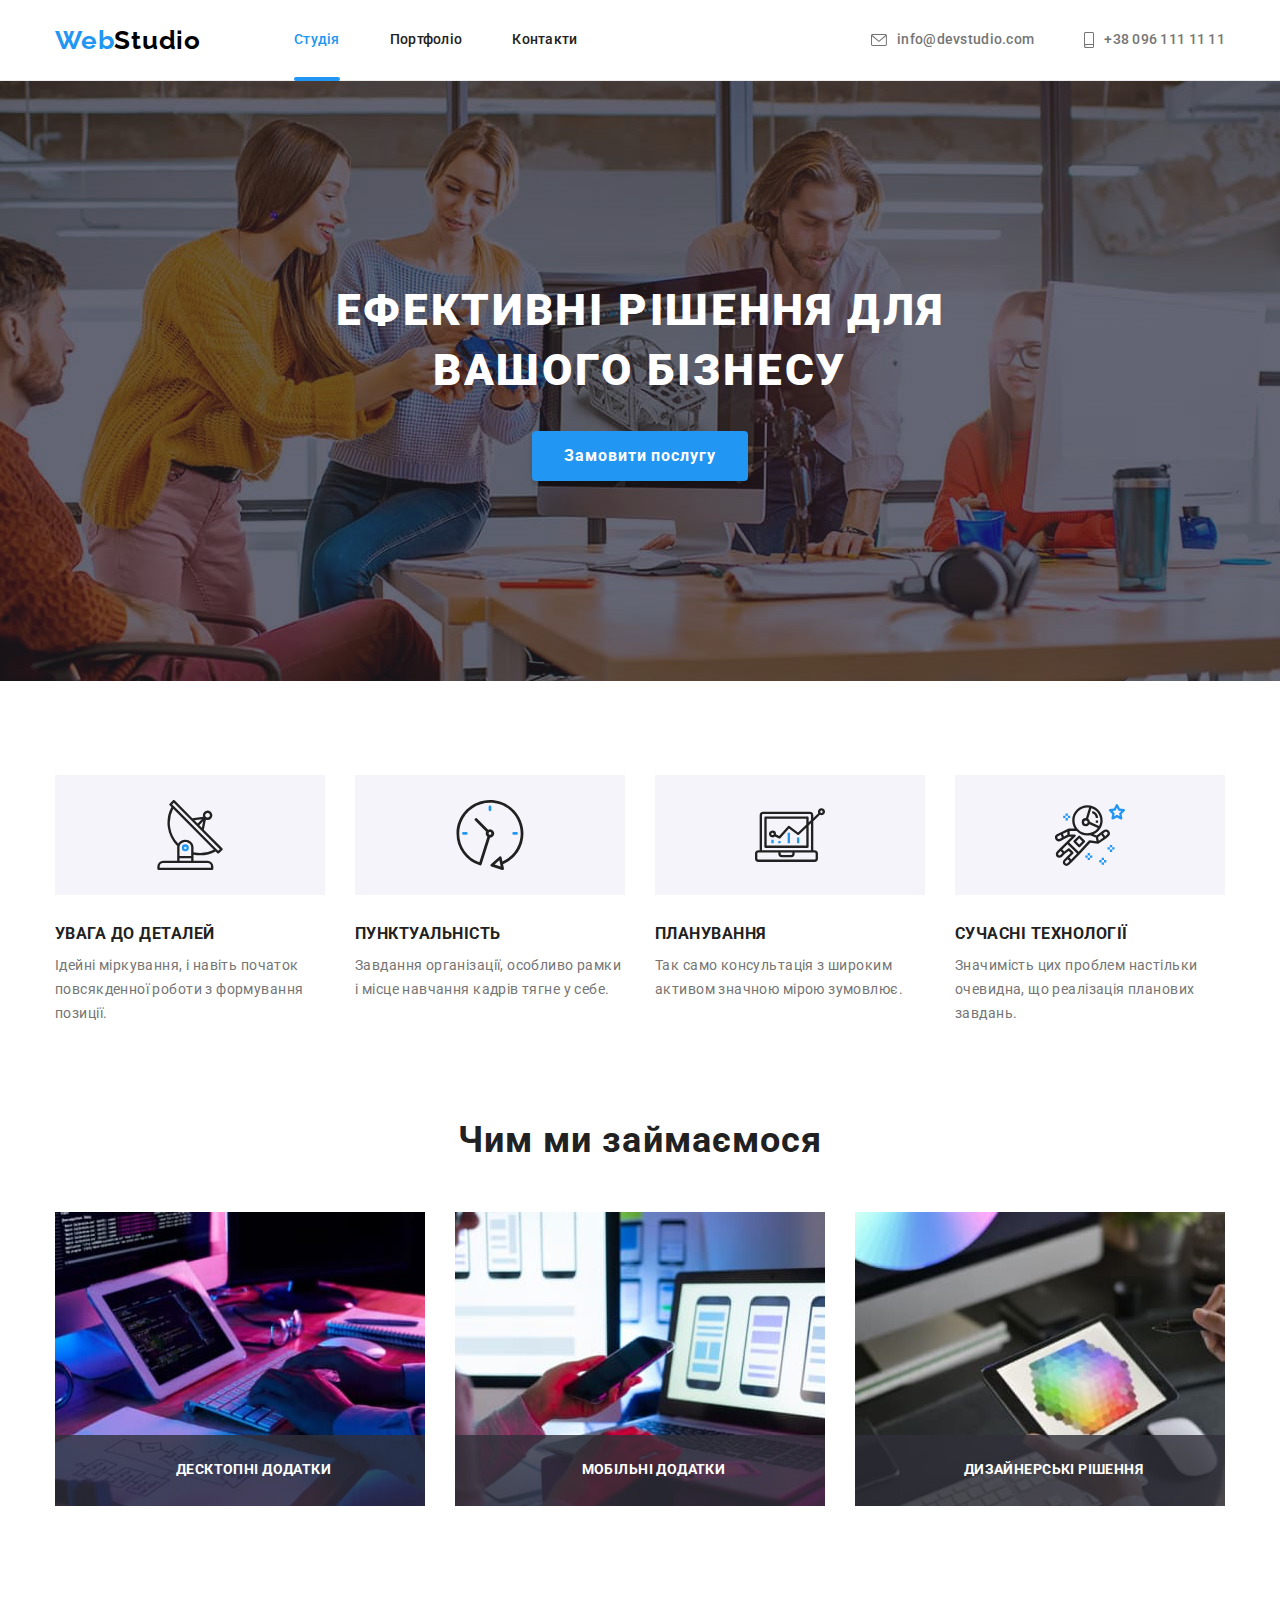
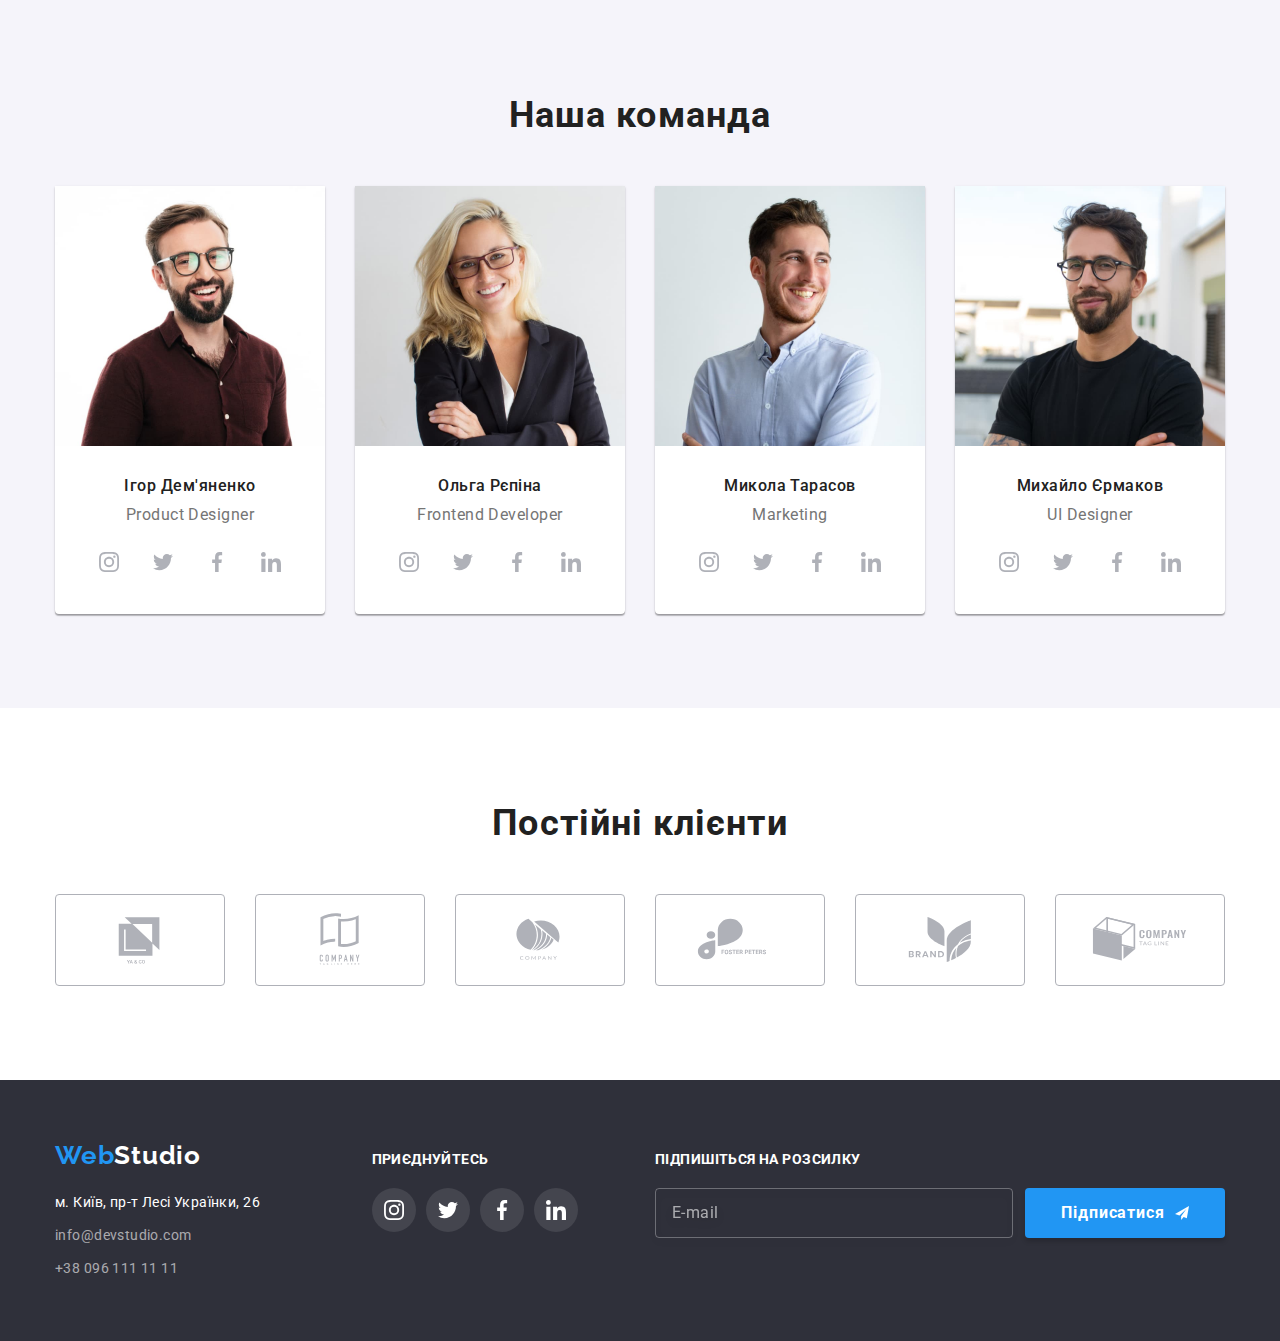
==== index.html @ cb04bd0c "Home Work 6" ====
<!DOCTYPE html>
<html lang="uk">

<head>
    <meta charset="UTF-8" />
    <meta http-equiv="X-UA-Compatible" content="IE=edge" />
    <meta name="viewport" content="width=device-width, initial-scale=1.0" />
    <title>WebStudio</title>
    <link rel="preconnect" href="https://fonts.googleapis.com">
    <link rel="preconnect" href="https://fonts.gstatic.com" crossorigin>
    <link
        href="https://fonts.googleapis.com/css2?family=Montserrat:wght@400;700&family=Raleway:wght@700&family=Roboto:wght@400;500;700;900&display=swap"
        rel="stylesheet">
    <link rel="stylesheet"
        href="https://cdnjs.cloudflare.com/ajax/libs/modern-normalize/1.1.0/modern-normalize.min.css">
    <link rel="stylesheet" href="./css/styles.css">
</head>

<body>
    <header class="header">
        <div class="container header-container">
            <nav class="site-nav">
                <a class="logo link" href="./index.html">Web<span class="header-logo">Studio</span></a>
                <ul class="nav-list list">
                    <li class="nav-item">
                        <a class="nav-link current link " href="./index.html">Студія</a>
                    </li>
                    <li class="nav-item">
                        <a class="nav-link link" href="./portfolio.html">Портфоліо</a>
                    </li>
                    <li class="nav-item">
                        <a class="nav-link link" href="#">Контакти</a>
                    </li>
                </ul>
            </nav>
            <ul class="contacts-list list">
                <li class="contacts-item">
                    <a class="contacts-link link" href="mailto:info@devstudio.com">
                        <svg class="contacts-icon" width="16" height="12">
                            <use href="./img/decorative-img/symbol-defs.svg#icon-envelope">
                            </use>
                        </svg>
                        info@devstudio.com</a>
                </li>
                <li class="contacts-item">
                    <a class="contacts-link link" href="tel:+380961111111"> <svg class="contacts-icon" width="10"
                            height="16">
                            <use href="./img/decorative-img/symbol-defs.svg#icon-smartphone"></use>
                        </svg>+38 096 111 11 11</a>
                </li>
            </ul>
        </div>
    </header>
    <main>
        <section class="hero">
            <div class="container">
                <h1 class="hero-title">Ефективні рішення для вашого бізнесу</h1>
                <button class="hero-btn" type="button" data-modal-open>Замовити послугу</button>
            </div>
        </section>
        <section class="features section">
            <div class="container">
                <h2 class="visually-hidden">Корпоративна етика</h2>
                <ul class="features-list list">
                    <li class="features-item antenna-icon">
                        <h3 class="features-subtitle">Увага до деталей</h3>
                        <p class="features-text">Ідейні міркування, і навіть початок повсякденної роботи з формування
                            позиції.</p>
                    </li>
                    <li class="features-item clock-icon">
                        <h3 class="features-subtitle">Пунктуальність</h3>
                        <p class="features-text">Завдання організації, особливо рамки і місце навчання кадрів тягне у
                            себе.</p>
                    </li>
                    <li class="features-item diagram-icon">
                        <h3 class="features-subtitle">Планування</h3>
                        <p class="features-text">Так само консультація з широким активом значною мірою зумовлює.</p>
                    </li>
                    <li class="features-item astronaut-icon">
                        <h3 class="features-subtitle">Сучасні технології</h3>
                        <p class="features-text">Значимість цих проблем настільки очевидна, що реалізація планових
                            завдань.</p>
                    </li>
                </ul>
            </div>
        </section>
        <section class="work-examples section">
            <div class="container">
                <h2 class="section-title">Чим ми займаємося</h2>
                <ul class="work-examples-list list">
                    <li class="work-examples-item">
                        <img src="./img/img1.jpg" alt="Приклад роботи 1" width="370" height="294">
                        <p class="work-examples-label">Десктопні додатки</p>
                    </li>
                    <li class="work-examples-item">
                        <img src="./img/img2.jpg" alt="Приклад роботи 2" width="370" height="294">
                        <p class="work-examples-label">Мобільні додатки</p>
                    </li>
                    <li class="work-examples-item">
                        <img src="./img/img3.jpg" alt="Приклад роботи 3" width="370" height="294">
                        <p class="work-examples-label">Дизайнерські рішення</p>
                    </li>
                </ul>
            </div>
        </section>
        <section class="team section">
            <div class="container">
                <h2 class="section-title">Наша команда</h2>
                <ul class="team-list list">
                    <li class="team-item">
                        <img src="./img/img4.jpg" alt="Ігор Дем'яненко" width="270" height="260">
                        <div>
                            <h3 class="team-subtitle">Ігор Дем'яненко</h3>
                            <p class="team-text" lang="en">Product Designer</p>
                            <ul class="team-soc-list list">
                                <li class="team-soc-item">
                                    <a class="team-soc-link" href="">
                                        <svg class="team-soc-icon" width="20" height="20">
                                            <use href="./img/decorative-img/symbol-defs.svg#icon-instagram"></use>
                                        </svg>
                                    </a>
                                </li>
                                <li class="team-soc-item">
                                    <a class="team-soc-link" href="">
                                        <svg class="team-soc-icon" width="20" height="20">
                                            <use href="./img/decorative-img/symbol-defs.svg#icon-twitter"></use>
                                        </svg>
                                    </a>
                                </li>
                                <li class="team-soc-item">
                                    <a class="team-soc-link" href="">
                                        <svg class="team-soc-icon" width="20" height="20">
                                            <use href="./img/decorative-img/symbol-defs.svg#icon-facebook"></use>
                                        </svg>
                                    </a>
                                </li>
                                <li class="team-soc-item">
                                    <a class="team-soc-link" href="">
                                        <svg class="team-soc-icon" width="20" height="20">
                                            <use href="./img/decorative-img/symbol-defs.svg#icon-linkedin"></use>
                                        </svg>
                                    </a>
                                </li>
                            </ul>
                        </div>
                    </li>
                    <li class="team-item">
                        <img src="./img/img5.jpg" alt="Ольга Рєпіна" width="270" height="260">
                        <div>
                            <h3 class="team-subtitle">Ольга Рєпіна</h3>
                            <p class="team-text" lang="en">Frontend Developer</p>
                            <ul class="team-soc-list list">
                                <li class="team-soc-item">
                                    <a class="team-soc-link" href="">
                                        <svg class="team-soc-icon" width="20" height="20">
                                            <use href="./img/decorative-img/symbol-defs.svg#icon-instagram"></use>
                                        </svg>
                                    </a>
                                </li>
                                <li class="team-soc-item">
                                    <a class="team-soc-link" href="">
                                        <svg class="team-soc-icon" width="20" height="20">
                                            <use href="./img/decorative-img/symbol-defs.svg#icon-twitter"></use>
                                        </svg>
                                    </a>
                                </li>
                                <li class="team-soc-item">
                                    <a class="team-soc-link" href="">
                                        <svg class="team-soc-icon" width="20" height="20">
                                            <use href="./img/decorative-img/symbol-defs.svg#icon-facebook"></use>
                                        </svg>
                                    </a>
                                </li>
                                <li class="team-soc-item">
                                    <a class="team-soc-link" href="">
                                        <svg class="team-soc-icon" width="20" height="20">
                                            <use href="./img/decorative-img/symbol-defs.svg#icon-linkedin"></use>
                                        </svg>
                                    </a>
                                </li>
                            </ul>
                        </div>
                    </li>
                    <li class="team-item">
                        <img src="./img/img6.jpg" alt="Микола Тарасов" width="270" height="260">
                        <div>
                            <h3 class="team-subtitle">Микола Тарасов</h3>
                            <p class="team-text" lang="en">Marketing</p>
                            <ul class="team-soc-list list">
                                <li class="team-soc-item">
                                    <a class="team-soc-link" href="">
                                        <svg class="team-soc-icon" width="20" height="20">
                                            <use href="./img/decorative-img/symbol-defs.svg#icon-instagram"></use>
                                        </svg>
                                    </a>
                                </li>
                                <li class="team-soc-item">
                                    <a class="team-soc-link" href="">
                                        <svg class="team-soc-icon" width="20" height="20">
                                            <use href="./img/decorative-img/symbol-defs.svg#icon-twitter"></use>
                                        </svg>
                                    </a>
                                </li>
                                <li class="team-soc-item">
                                    <a class="team-soc-link" href="">
                                        <svg class="team-soc-icon" width="20" height="20">
                                            <use href="./img/decorative-img/symbol-defs.svg#icon-facebook"></use>
                                        </svg>
                                    </a>
                                </li>
                                <li class="team-soc-item">
                                    <a class="team-soc-link" href="">
                                        <svg class="team-soc-icon" width="20" height="20">
                                            <use href="./img/decorative-img/symbol-defs.svg#icon-linkedin"></use>
                                        </svg>
                                    </a>
                                </li>
                            </ul>
                        </div>
                    </li>
                    <li class="team-item">
                        <img src="./img/img7.jpg" alt="Михайло Єрмаков" width="270" height="260">
                        <div>
                            <h3 class="team-subtitle">Михайло Єрмаков</h3>
                            <p class="team-text" lang="en">UI Designer</p>
                            <ul class="team-soc-list list">
                                <li class="team-soc-item">
                                    <a class="team-soc-link" href="">
                                        <svg class="team-soc-icon" width="20" height="20">
                                            <use href="./img/decorative-img/symbol-defs.svg#icon-instagram"></use>
                                        </svg>
                                    </a>
                                </li>
                                <li class="team-soc-item">
                                    <a class="team-soc-link" href="">
                                        <svg class="team-soc-icon" width="20" height="20">
                                            <use href="./img/decorative-img/symbol-defs.svg#icon-twitter"></use>
                                        </svg>
                                    </a>
                                </li>
                                <li class="team-soc-item">
                                    <a class="team-soc-link" href="">
                                        <svg class="team-soc-icon" width="20" height="20">
                                            <use href="./img/decorative-img/symbol-defs.svg#icon-facebook"></use>
                                        </svg>
                                    </a>
                                </li>
                                <li class="team-soc-item">
                                    <a class="team-soc-link" href="">
                                        <svg class="team-soc-icon" width="20" height="20">
                                            <use href="./img/decorative-img/symbol-defs.svg#icon-linkedin"></use>
                                        </svg>
                                    </a>
                                </li>
                            </ul>
                        </div>
                    </li>
                </ul>
            </div>
        </section>
        <section class="clients-section section">
            <div class="container">
                <h2 class="section-title">Постійні клієнти</h2>
                <ul class="section-clients-list list">
                    <li class="section-clients-item">
                        <a class="section-clients-link link" href="">
                            <svg class="section-clients-icon" width="106" height="60">
                                <use href="./img/decorative-img/symbol-defs.svg#icon-Logo"></use>
                            </svg>
                        </a>
                    </li>
                    <li class="section-clients-item">
                        <a class="section-clients-link link" href="">
                            <svg class="section-clients-icon" width="106" height="60">
                                <use href="./img/decorative-img/symbol-defs.svg#icon-Logo2"></use>
                            </svg>
                        </a>
                    </li>
                    <li class="section-clients-item">
                        <a class="section-clients-link link" href="">
                            <svg class="section-clients-icon" width="106" height="60">
                                <use href="./img/decorative-img/symbol-defs.svg#icon-Logo3"></use>
                            </svg>
                        </a>
                    </li>
                    <li class="section-clients-item">
                        <a class="section-clients-link link" href="">
                            <svg class="section-clients-icon" width="106" height="60">
                                <use href="./img/decorative-img/symbol-defs.svg#icon-Logo4"></use>
                            </svg>
                        </a>
                    </li>
                    <li class="section-clients-item">
                        <a class="section-clients-link link" href="">
                            <svg class="section-clients-icon" width="106" height="60">
                                <use href="./img/decorative-img/symbol-defs.svg#icon-Logo5"></use>
                            </svg>
                        </a>
                    </li>
                    <li class="section-clients-item">
                        <a class="section-clients-link link" href="">
                            <svg class="section-clients-icon" width="106" height="60">
                                <use href="./img/decorative-img/symbol-defs.svg#icon-Logo6"></use>
                            </svg>
                        </a>
                    </li>
                </ul>
            </div>
        </section>
    </main>
    <footer class="footer">
        <div class="container footer-flex">
            <div>
                <a class="logo link" href="./index.html">Web<span class="footer-logo">Studio</span></a>
                <address class="address">
                    <ul class="address-list list">
                        <li class="address-map-item">
                            <a class="address-map-link link" href="https://goo.gl/maps/41iyEKgyJbvH5uu58"
                                target="_blank" title="Google maps" rel="noopener nofollow noreferrer">м. Київ, пр-т
                                Лесі
                                Українки, 26</a>
                        </li>
                        <li class="address-item">
                            <a class="address-link link" href="mailto:info@devstudio.com">info@devstudio.com</a>
                        </li>
                        <li class="address-item">
                            <a class="address-link link" href="tel:+380961111111">+38 096 111 11 11</a>
                        </li>
                    </ul>
                </address>
            </div>
            <div>
                <p class="footer-text">приєднуйтесь</p>
                <ul class="footer-list list">
                    <li class="footer-item">
                        <a class="footer-link link" href="">
                            <svg class="footer-icon" width="20" height="20">
                                <use href="./img/decorative-img/symbol-defs.svg#icon-instagram"></use>
                            </svg>
                        </a>
                    </li>
                    <li class="footer-item">
                        <a class="footer-link link" href="">
                            <svg class="footer-icon" width="20" height="20">
                                <use href="./img/decorative-img/symbol-defs.svg#icon-twitter"></use>
                            </svg>
                        </a>
                    </li>
                    <li class="footer-item">
                        <a class="footer-link link" href="">
                            <svg class="footer-icon" width="20" height="20">
                                <use href="./img/decorative-img/symbol-defs.svg#icon-facebook"></use>
                            </svg>
                        </a>
                    </li>
                    <li class="footer-item">
                        <a class="footer-link link" href="">
                            <svg class="footer-icon" width="20" height="20">
                                <use href="./img/decorative-img/symbol-defs.svg#icon-linkedin"></use>
                            </svg>
                        </a>
                    </li>
                </ul>
            </div>
            <div>
                <p class="footer-text">Підпишіться на розсилку</p>
                <form class="footer-form">
                    <input class="footer-input" type="email" name="user-email" placeholder="E-mail">
                    <button class="form-btn btn-flex">Підписатися
                        <svg class="footer-form-icon" width="24" height="24">
                            <use href="./img/decorative-img/symbol-defs.svg#icon-send"></use>
                        </svg>
                    </button>
                </form>
            </div>
        </div>
    </footer>

    <div class="backdrop is-hidden" data-modal>
        <div class="modal">
            <button type="button" class="close-btn" data-modal-close>
                <svg class="modal-close-icon" width="18" height="18">
                    <use href="./img/decorative-img/symbol-defs.svg#icon-modal-close-btn"></use>
                </svg>
            </button>
            <p class="form-name">Залиште свої дані, ми вам передзвонимо</p>
            <form class="modal-form">
                <label>
                    <span class="modal-label-text">Ім'я</span>
                    <span class="input-wrap">
                        <input class="modal-input" type="text" name="user-name" required>
                        <svg class="form-icon" width="18" height="18">
                            <use href="./img/decorative-img/symbol-defs.svg#icon-form-person"></use>
                        </svg>
                    </span>
                </label>
                <label>
                    <span class="modal-label-text">Телефон</span>
                    <span class="input-wrap">
                        <input class="modal-input" type="tel" name="user-tel" required>
                        <svg class="form-icon" width="18" height="18">
                            <use href="./img/decorative-img/symbol-defs.svg#icon-form-phone"></use>
                        </svg>
                    </span>
                </label>
                <label>
                    <span class="modal-label-text">Пошта</span>
                    <span class="input-wrap">
                        <input class="modal-input" type="email" name="user-email" required>
                        <svg class="form-icon" width="18" height="18">
                            <use href="./img/decorative-img/symbol-defs.svg#icon-form-email"></use>
                        </svg>
                    </span>
                </label>
                <label>
                    <span class="modal-label-text">Коментар</span>
                    <textarea class="modal-textarea" name="user-comment" placeholder="Введіть текст"></textarea>
                </label>
                <label class="modal-checkbox-label">
                    <span class="modal-checkbox-text">Погоджуюся з розсилкою та приймаю <a class="privacy-link"
                            href="">Умови договору</a></span>
                    <input class="modal-checkbox is-hidden" type="checkbox" name="privacy" value="true" required>
                    <span class="icon-wrap">
                        <svg class="checkbox-icon" width="16" height="15">
                            <use href="./img/decorative-img/symbol-defs.svg#icon-checkbox-no-background"></use>
                        </svg>
                    </span>
                </label>
                <div class="btn-wrap">
                    <button class="form-btn" type="submit">Відправити</button>
                </div>
            </form>
        </div>
    </div>
    <script src="./js/modal.js"></script>
</body>

</html>
---- css/styles.css ----
:root {
	--accent-color: #2196f3;
	--primary-text-color: #757575;
	--secondary-text-color: #212121;
	--black-logo-color: #000000;
	--footer-contact-color: rgba(255, 255, 255, 0.6);
	--primary-light-color: #ffffff;
	--secondary-light-color: #f5f4fa;
	--bcg-hero-footer-color: #2f303a;
	--border-header-color: #ececec;
	--border-portfolio-color: #eeeeee;
	--hero-btm-active-color: #188ce8;
	--icon-color: #afb1b8;

	--primary-font: "Roboto", sans-serif;
	--secondary-font: "Raleway", sans-serif;
}

body {
	font-family: var(--primary-font);
	font-size: 14px;
	background-color: var(--primary-light-color);
	color: var(--primary-text-color);
}

.visually-hidden {
	position: absolute;
	white-space: nowrap;
	width: 1px;
	height: 1px;
	overflow: hidden;
	border: 0;
	padding: 0;
	clip: rect(0 0 0 0);
	clip-path: inset(50%);
	margin: -1px;
}

button {
	cursor: pointer;
}

p,
h1,
h2,
h3,
h4,
h5,
h6 {
	margin: 0;
}

img {
	display: block;
	max-width: 100%;
	height: auto;
}

.container {
	width: 1200px;
	padding-left: 15px;
	padding-right: 15px;
	margin: 0 auto;
}

.list {
	list-style: none;
	padding-left: 0;
	margin: 0;
}

.link {
	text-decoration: none;
}

.hero,
.footer {
	background-color: var(--bcg-hero-footer-color);
}

.section-title {
	font-weight: 700;
	font-size: 36px;
	line-height: 1.17;
	text-align: center;
	letter-spacing: 0.03em;
	color: var(--secondary-text-color);

	margin-bottom: 50px;
}

.section {
	padding-top: 94px;
	padding-bottom: 94px;
}

/*-------------------------------------header---------------------------------------------*/

.header {
	border-bottom: 1px solid var(--border-header-color);
}

.header-container {
	display: flex;
	align-items: center;
}

.site-nav {
	display: flex;
	align-items: center;
}

.logo {
	font-family: var(--secondary-font);
	font-weight: 700;
	font-size: 26px;
	line-height: 1.19;
	letter-spacing: 0.03em;
	color: var(--accent-color);

	margin-right: 93px;
}

.header-logo {
	color: var(--black-logo-color);
}

.nav-list {
	display: flex;
	gap: 50px;
}

/* alternative way: .contacts-item:not(:last-child) {
	margin-right: 50px;
} */

.nav-link {
	position: relative;
	font-weight: 500;
	line-height: 1.14;
	letter-spacing: 0.02em;
	color: var(--secondary-text-color);

	display: block;
	padding: 32px 0;

	transition: color 250ms cubic-bezier(0.4, 0, 0.2, 1);
}

.nav-link:hover,
.nav-link:focus,
.contacts-link:hover,
.contacts-link:focus,
.address-map-link:hover,
.address-map-link:focus,
.address-link:hover,
.address-link:focus {
	color: var(--accent-color);
}

.contacts-link:hover .contacts-icon,
.contacts-link:focus .contacts-icon {
	fill: var(--accent-color);
}

.current {
	color: var(--accent-color);
}

.nav-link.current::after {
	content: "";
	position: absolute;
	left: 0;
	bottom: 0;
	width: 100%;
	height: 4px;
	display: block;
	margin-bottom: -1px;
	background: var(--accent-color);
	border-radius: 2px;
}

.contacts-list {
	display: flex;
	margin-left: auto;
	gap: 50px;
}

.contacts-link {
	font-weight: 500;
	line-height: 1.14;
	letter-spacing: 0.02em;
	color: var(--primary-text-color);
	padding: 32px 0;
	display: flex;
	align-items: center;
	gap: 10px;

	transition: color 250ms cubic-bezier(0.4, 0, 0.2, 1);
}

.contacts-icon {
	fill: var(--primary-text-color);
	color: var(--primary-text-color);
	transition: color 250ms cubic-bezier(0.4, 0, 0.2, 1);
}

/* ------------------------------------hero----------------------------------------------- */
.hero {
	text-align: center;
	padding-top: 200px;
	padding-bottom: 200px;
	margin: 0 auto;
	max-width: 1600px;
	height: 600px;
	background-image: linear-gradient(
			rgba(47, 48, 58, 0.4),
			rgba(47, 48, 58, 0.4)
		),
		url(../img/decorative-img/hero-img.jpg);
	background-repeat: no-repeat;
	background-position: center;
	background-size: cover;
}

.hero-title {
	font-weight: 900;
	font-size: 44px;
	line-height: 1.36;
	text-align: center;
	letter-spacing: 0.06em;
	text-transform: uppercase;
	color: var(--primary-light-color);

	max-width: 696px;
	margin: 0px auto 30px;
}

.hero-btn {
	background: var(--accent-color);
	box-shadow: 0px 4px 4px rgba(0, 0, 0, 0.15);
	border-radius: 4px;
	font-weight: 700;
	font-size: 16px;
	line-height: 1.88;
	letter-spacing: 0.06em;
	color: var(--primary-light-color);
	border: none;

	padding: 10px 32px;

	transition: background-color 250ms cubic-bezier(0.4, 0, 0.2, 1);
}

.hero-btn:hover,
.hero-btn:focus {
	background-color: var(--hero-btm-active-color);
}

/* --------------------------------- features--------------------------------------------- */

.features-list {
	display: flex;
	gap: 30px;
}

.features-item {
	flex-basis: calc((100% - 90px) / 4);
}

.features-item::before {
	display: block;
	height: 120px;
	margin-bottom: 30px;
	content: "";
	background: #f5f4fa;
	background-repeat: no-repeat;
	background-position: center;
}

.antenna-icon::before {
	background-image: url(../img/decorative-img/antenna.svg);
}

.clock-icon::before {
	background-image: url(../img/decorative-img/clock.svg);
}

.diagram-icon::before {
	background-image: url(../img/decorative-img/diagram.svg);
}

.astronaut-icon::before {
	background-image: url(../img/decorative-img/astronaut.svg);
}

.features-subtitle {
	font-weight: 700;
	line-height: 1.14;
	letter-spacing: 0.03em;
	text-transform: uppercase;
	color: var(--secondary-text-color);

	margin-bottom: 10px;
}

.features-text {
	line-height: 1.71;
	letter-spacing: 0.03em;
}

/* --------------------------------work-examples------------------------------------------ */
.work-examples {
	padding-top: 0;
}

.work-examples-list {
	display: flex;
	gap: 30px;
}

.work-examples-item {
	position: relative;
	flex-basis: calc((100% - 60px) / 3);
}

.work-examples-label {
	position: absolute;
	height: 24%;
	width: 100%;
	bottom: 0;
	left: 0;

	font-weight: 700;
	line-height: 1.14;
	text-align: center;
	letter-spacing: 0.03em;
	text-transform: uppercase;

	color: var(--primary-light-color);
	background: rgba(47, 48, 58, 0.8);
	padding-top: 27px;
	padding-left: 27px;
	cursor: default;
}

/* ------------------------------------team----------------------------------------------- */
.team {
	background: var(--secondary-light-color);
}

.team-list {
	display: flex;
	gap: 30px;
}

.team-item {
	background: var(--primary-light-color);
	box-shadow: 0px 1px 3px rgba(0, 0, 0, 0.12), 0px 1px 1px rgba(0, 0, 0, 0.14),
		0px 2px 1px rgba(0, 0, 0, 0.2);
	border-radius: 0px 0px 4px 4px;
	flex-basis: calc((100% - 90px) / 4);
}

.team-item > div {
	padding-top: 30px;
	padding-bottom: 30px;
}

.team-subtitle {
	font-weight: 500;
	font-size: 16px;
	line-height: 1.19;
	text-align: center;
	letter-spacing: 0.03em;
	color: var(--secondary-text-color);

	margin-bottom: 10px;
}

.team-text {
	font-size: 16px;
	line-height: 1.19;
	text-align: center;
	letter-spacing: 0.03em;
	margin-bottom: 16px;
}

.team-soc-list {
	display: flex;
	justify-content: center;
	gap: 10px;
}

.team-soc-item {
	width: 44px;
	height: 44px;
}

.team-soc-link {
	display: flex;
	justify-content: center;
	align-items: center;
	width: 100%;
	height: 100%;
	border-radius: 50%;

	background-color: var(--primary-light-color);
	fill: var(--icon-color);

	transition: background-color, 250ms cubic-bezier(0.4, 0, 0.2, 1),
		fill 250ms cubic-bezier(0.4, 0, 0.2, 1);
}
.team-soc-link:hover,
.team-soc-link:focus {
	background-color: var(--accent-color);
	fill: var(--primary-light-color);
}

/* -------------------------------clients-section----------------------------------------- */
.section-clients-list {
	display: flex;
	justify-content: center;
	align-items: center;
	gap: 30px;
}

.section-clients-item {
	width: 170px;
	height: 92px;
}

.section-clients-link {
	display: flex;
	justify-content: center;
	align-items: center;
	border: 1px solid #afb1b8;
	border-radius: 4px;
	width: 100%;
	height: 100%;
	fill: var(--icon-color);

	transition: fill, 250ms cubic-bezier(0.4, 0, 0.2, 1),
		border 250ms cubic-bezier(0.4, 0, 0.2, 1);
}

.section-clients-link:hover,
.section-clients-link:focus {
	fill: var(--accent-color);
	border: 1px solid var(--accent-color);
}

/* -----------------------------------footer---------------------------------------------- */

.footer {
	padding-top: 60px;
	padding-bottom: 60px;
}

.footer-flex {
	display: flex;
	align-items: baseline;
	justify-content: space-between;
}

.footer-logo {
	color: var(--primary-light-color);
}

.address {
	margin-top: 20px;
}

.address-map-item {
	margin-bottom: 9px;
}

.address-map-link {
	font-style: normal;
	line-height: 1.71;
	letter-spacing: 0.03em;
	color: var(--primary-light-color);

	transition: color 250ms cubic-bezier(0.4, 0, 0.2, 1);
}

.address-item:not(:last-child) {
	margin-bottom: 9px;
}

.address-link {
	font-style: normal;
	line-height: 1.71;
	letter-spacing: 0.03em;
	color: var(--footer-contact-color);

	transition: color 250ms cubic-bezier(0.4, 0, 0.2, 1);
}

.footer-text {
	font-weight: 700;
	line-height: 1.14;
	letter-spacing: 0.03em;
	text-transform: uppercase;
	margin-bottom: 20px;

	color: var(--primary-light-color);
}

.footer-list {
	display: flex;
	gap: 10px;
}

.footer-item {
	width: 44px;
	height: 44px;
}

.footer-link {
	display: flex;
	justify-content: center;
	align-items: center;
	width: 100%;
	height: 100%;
	border-radius: 50%;
	
	background: rgba(255, 255, 255, 0.1);
	transition: background-color, 250ms cubic-bezier(0.4, 0, 0.2, 1);
}

.footer-link:hover,
.footer-link:focus {
	background-color: var(--accent-color);
}

.footer-icon {
	fill: var(--primary-light-color);
}

.footer-input {
	min-width: 358px;
	min-height: 50px;
	margin-right: 12px;
	padding-left: 16px;

	border: 1px solid rgba(255, 255, 255, 0.3);
	outline: transparent;
	filter: drop-shadow(0px 4px 4px rgba(0, 0, 0, 0.15));
	border-radius: 4px;
	
	background-color: transparent;
	color: var(--primary-light-color);
	transition: border-color 250ms cubic-bezier(0.4, 0, 0.2, 1);
}

.footer-input::placeholder {
	font-size: 16px;
	line-height: 1.25;
	letter-spacing: 0.03em;

	color: rgba(255, 255, 255, 0.6);
}

.footer-form {
	display: flex;
}

.footer-form-icon {
	padding-left: 10px;
	
	fill: var(--primary-light-color);
}

.btn-flex {
	display: flex;
	align-items: center;
	justify-content: center;
}

/* -----------------------------------Modal---------------------------------------------- */
  
.backdrop {
	width: 100%;
	height: 100%;
	position: fixed;
	top: 0;
	background-color: rgba(47, 48, 58, 0.4);
	transition: opacity 250ms cubic-bezier(0.4, 0, 0.2, 1),
		visibility 250ms cubic-bezier(0.4, 0, 0.2, 1);
}

.modal {
	position: absolute;
	top: 50%;
	left: 50%;
	transform: translate(-50%, -50%) scale(1);
	transition: transform 250ms cubic-bezier(0.4, 0, 0.2, 1);
	
	width: 528px;
	min-height: 581px;
	padding: 40px;

	background: var(--primary-light-color);
	box-shadow: 0px 1px 3px rgba(0, 0, 0, 0.12), 0px 1px 1px rgba(0, 0, 0, 0.14),
		0px 2px 1px rgba(0, 0, 0, 0.2);
	border-radius: 4px;
}

.backdrop.is-hidden .modal {
	transform: translate(-50%, -50%) scale(0);
	transition: transform 250ms cubic-bezier(0.4, 0, 0.2, 1),
		scale 250ms cubic-bezier(0.4, 0, 0.2, 1);
}

.close-btn {
	position: absolute;
	top: 8px;
	right: 8px;
	width: 30px;
	height: 30px;
	border: 1px solid rgba(0, 0, 0, 0.1);
	border-radius: 50%;

	display: flex;
	align-items: center;
	justify-content: center;
	
	background: var(--primary-light-color);
}

.is-hidden {
	opacity: 0;
	visibility: hidden;
	pointer-events: none;
}

.form-name {
	margin-bottom: 12px;
	
	font-weight: 700;
	font-size: 20px;
	line-height: 1.15;
	text-align: center;
	letter-spacing: 0.03em;
	color: var(--primary-light-color);	
}

.modal-input {
	width: 100%;
	height: 40px;
	margin-bottom: 10px;
	padding-left: 42px;
	border: 1px solid rgba(33, 33, 33, 0.2);
	border-radius: 4px;
	outline: transparent;
	transition: border-color 250ms cubic-bezier(0.4, 0, 0.2, 1);
}

.modal-label-text {
	display: block;
	margin-bottom: 4px;

	font-size: 12px;
	line-height: 1.17;
	letter-spacing: 0.01em;
	color: var(--primary-text-color);
	
}

.input-wrap {
	position: relative;
}

.form-icon {
	position: absolute;
	top: 50%;
	transform: translateY(-50%);
	left: 12px;
	
	width: 18px;
	height: 18px;
	
	transition: fill 250ms cubic-bezier(0.4, 0, 0.2, 1);
}

.modal-input:focus,
.footer-input:focus {
	border-color: var(--accent-color);
}

.modal-input:focus + .form-icon {
	fill: var(--accent-color);
}

.modal-textarea {
	width: 100%;
	min-height: 120px;
	resize: none;
	padding: 12px 16px;
	margin-bottom: 20px;

	border: 1px solid rgba(33, 33, 33, 0.2);
	border-radius: 4px;
	outline: transparent;
	
	transition: border-color 250ms cubic-bezier(0.4, 0, 0.2, 1);
}

.modal-textarea:focus {
	border-color: var(--accent-color);
}

.modal-textarea::placeholder {
	font-size: 12px;
	line-height: 1.17;
	letter-spacing: 0.01em;
	color: rgba(117, 117, 117, 0.5);
}

.icon-wrap {
	display: flex;
	align-items: center;
	justify-content: center;
	
	width: 16px;
	height: 15px;
	margin-right: 8px;
	
	border: 2px solid #111319;
	border-radius: 2px;

	fill: transparent;
}

.modal-checkbox-label {
	display: flex;
	flex-direction: row-reverse;
	align-items: center;
	justify-content: center;
	margin-bottom: 30px;
}

.modal-checkbox {
	display: none;
}

.modal-checkbox:checked + .icon-wrap {
	border-color: transparent;
	background-color: var(--accent-color);
	fill: var(--primary-light-color);
}

.modal-checkbox-text {
	line-height: 1.71;
	letter-spacing: 0.03em;

	color: var(--primary-text-color);
}

.privacy-link {
	line-height: 1.71;
	letter-spacing: 0.03em;
}

.form-btn {
	min-width: 200px;
	min-height: 50px;
	border: none;
	border-radius: 4px;
	
	font-weight: 700;
	font-size: 16px;
	line-height: 1.87;
	text-align: center;
	letter-spacing: 0.06em;

	color: var(--primary-light-color);
	background-color: var(--accent-color);
	box-shadow: 0px 4px 4px rgba(0, 0, 0, 0.15);
	
	transition: background-color 250ms cubic-bezier(0.4, 0, 0.2, 1);
}

.form-btn:hover,
.form-btn:focus {
	background-color: var(--hero-btm-active-color);
}

.btn-wrap {
	display: flex;
	justify-content: center;
}
/* ----------------------------------portfolio-------------------------------------------- */

.filters-list {
	display: flex;
	justify-content: center;
	margin-bottom: 50px;
	gap: 8px;
}

.filters-btn {
	background: var(--secondary-light-color);
	border-radius: 4px;
	font-weight: 500;
	font-size: 16px;
	line-height: 1.63;
	text-align: center;
	letter-spacing: 0.03em;
	color: var(--secondary-text-color);
	border-color: transparent;

	padding: 6px 22px;

	transition: background-color 250ms cubic-bezier(0.4, 0, 0.2, 1),
		box-shadow 250ms cubic-bezier(0.4, 0, 0.2, 1);
}

.filters-btn:hover,
.filters-btn:focus {
	background: var(--accent-color);
	box-shadow: 0px 3px 1px rgba(0, 0, 0, 0.1), 0px 1px 2px rgba(0, 0, 0, 0.08),
		0px 2px 2px rgba(0, 0, 0, 0.12);
	color: var(--primary-light-color);
}

.projects-list {
	display: flex;
	flex-wrap: wrap;
	gap: 30px;
}

.projects-item {
	flex-basis: calc((100% - 60px) / 3);
}

.projects-link {
	display: block;
	transition: box-shadow 250ms cubic-bezier(0.4, 0, 0.2, 1);
}

/* .projects-item:hover,
	.projects-item:focus-within {
	box-shadow: 0px 1px 1px rgba(0, 0, 0, 0.12), 0px 4px 4px rgba(0, 0, 0, 0.06), 1px 4px 6px rgba(0, 0, 0, 0.16);
} */

.projects-link:hover,
.projects-link:focus {
	box-shadow: 0px 1px 1px rgba(0, 0, 0, 0.12), 0px 4px 4px rgba(0, 0, 0, 0.06),
		1px 4px 6px rgba(0, 0, 0, 0.16);
}

.projects-border {
	padding: 20px 24px;
	border: 1px solid var(--border-portfolio-color);
	border-top: none;
}

.projects-img {
	position: relative;
	overflow: hidden;
}

.projects-overlay {
	position: absolute;
	width: 100%;
	height: 100%;
	top: 0;
	left: 0;

	background-color: rgba(33, 150, 243, 0.9);
	color: var(--primary-light-color);

	padding: 63px 24px;
	font-size: 18px;
	line-height: 1.55;
	letter-spacing: 0.03em;

	transform: translateY(100%);
	transition: transform 250ms cubic-bezier(0.4, 0, 0.2, 1);
}

.projects-link:hover .projects-overlay,
.projects-link:focus .projects-overlay {
	transform: translateY(0);
}

.projects-title {
	font-weight: 700;
	font-size: 18px;
	line-height: 2;
	letter-spacing: 0.06em;
	color: var(--secondary-text-color);

	margin-bottom: 4px;
}

.projects-text {
	font-size: 16px;
	line-height: 1.86;
	letter-spacing: 0.03em;
	color: var(--primary-text-color);
}
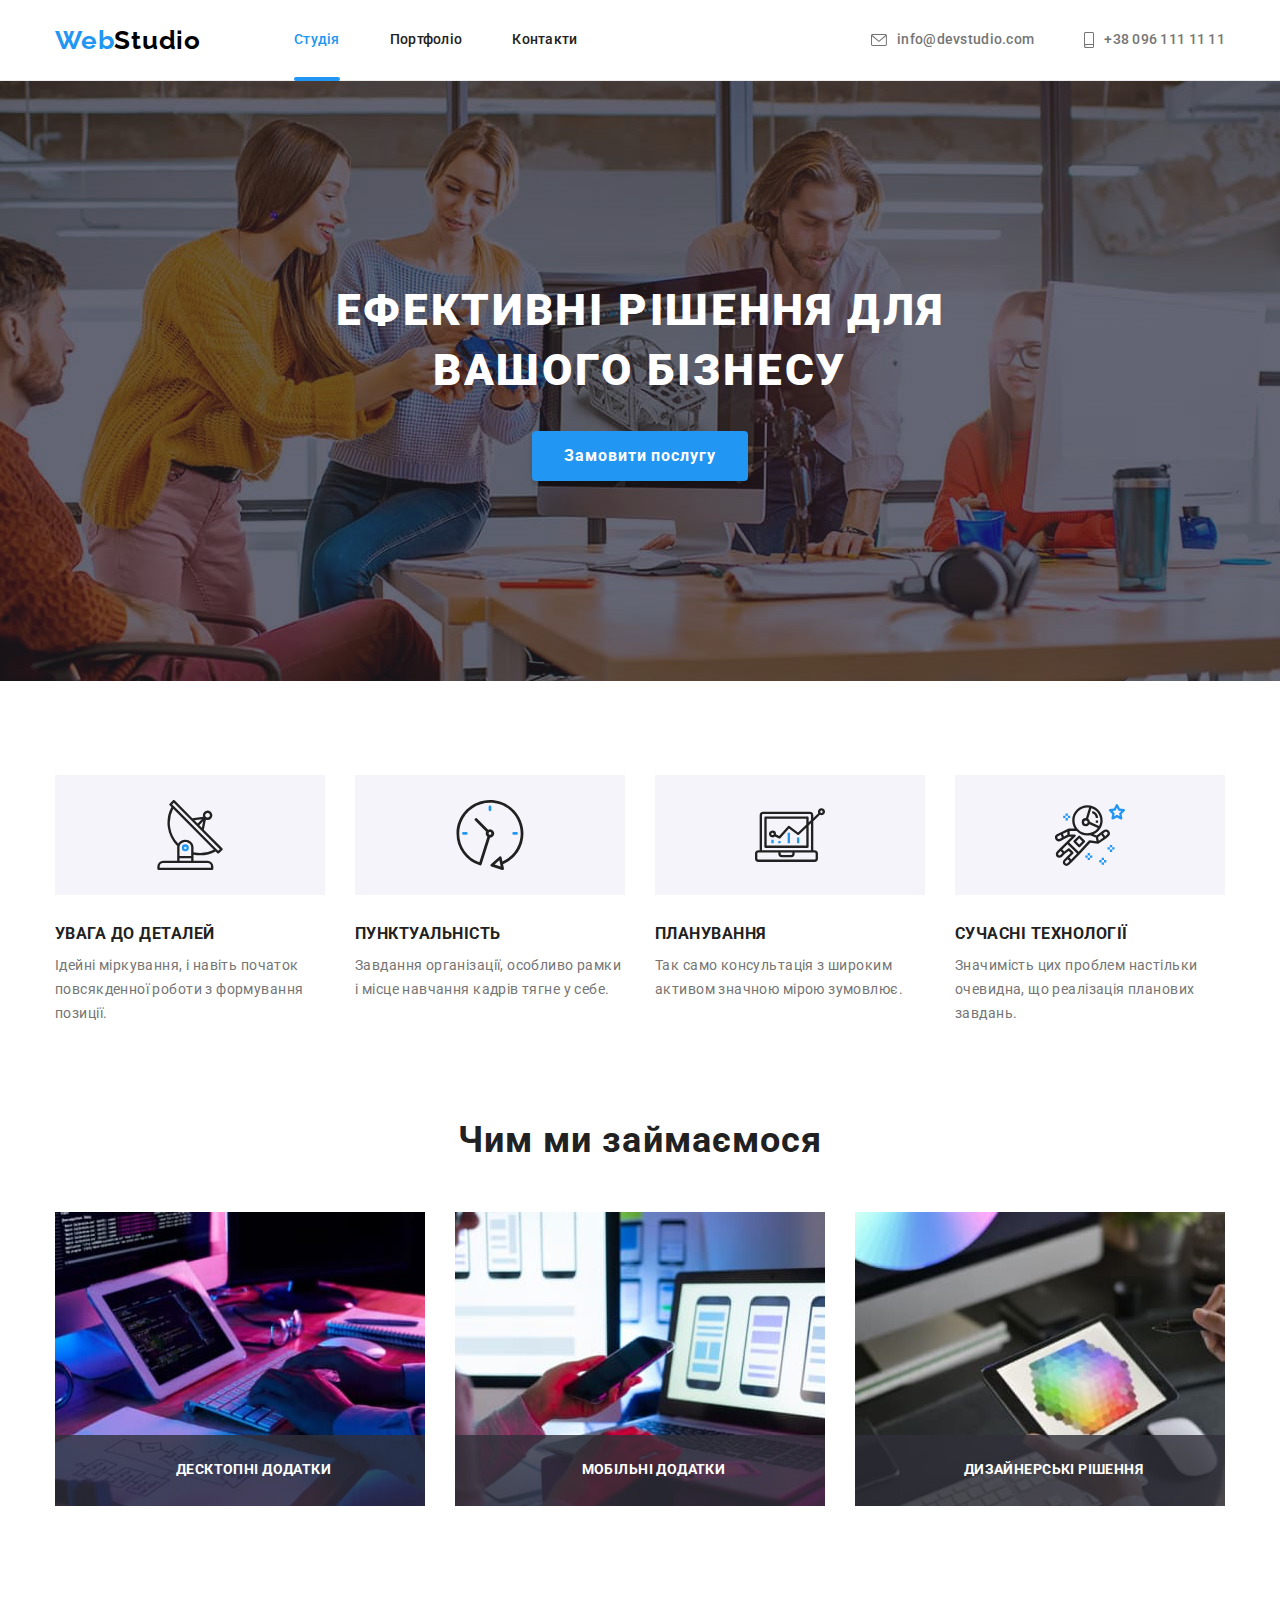
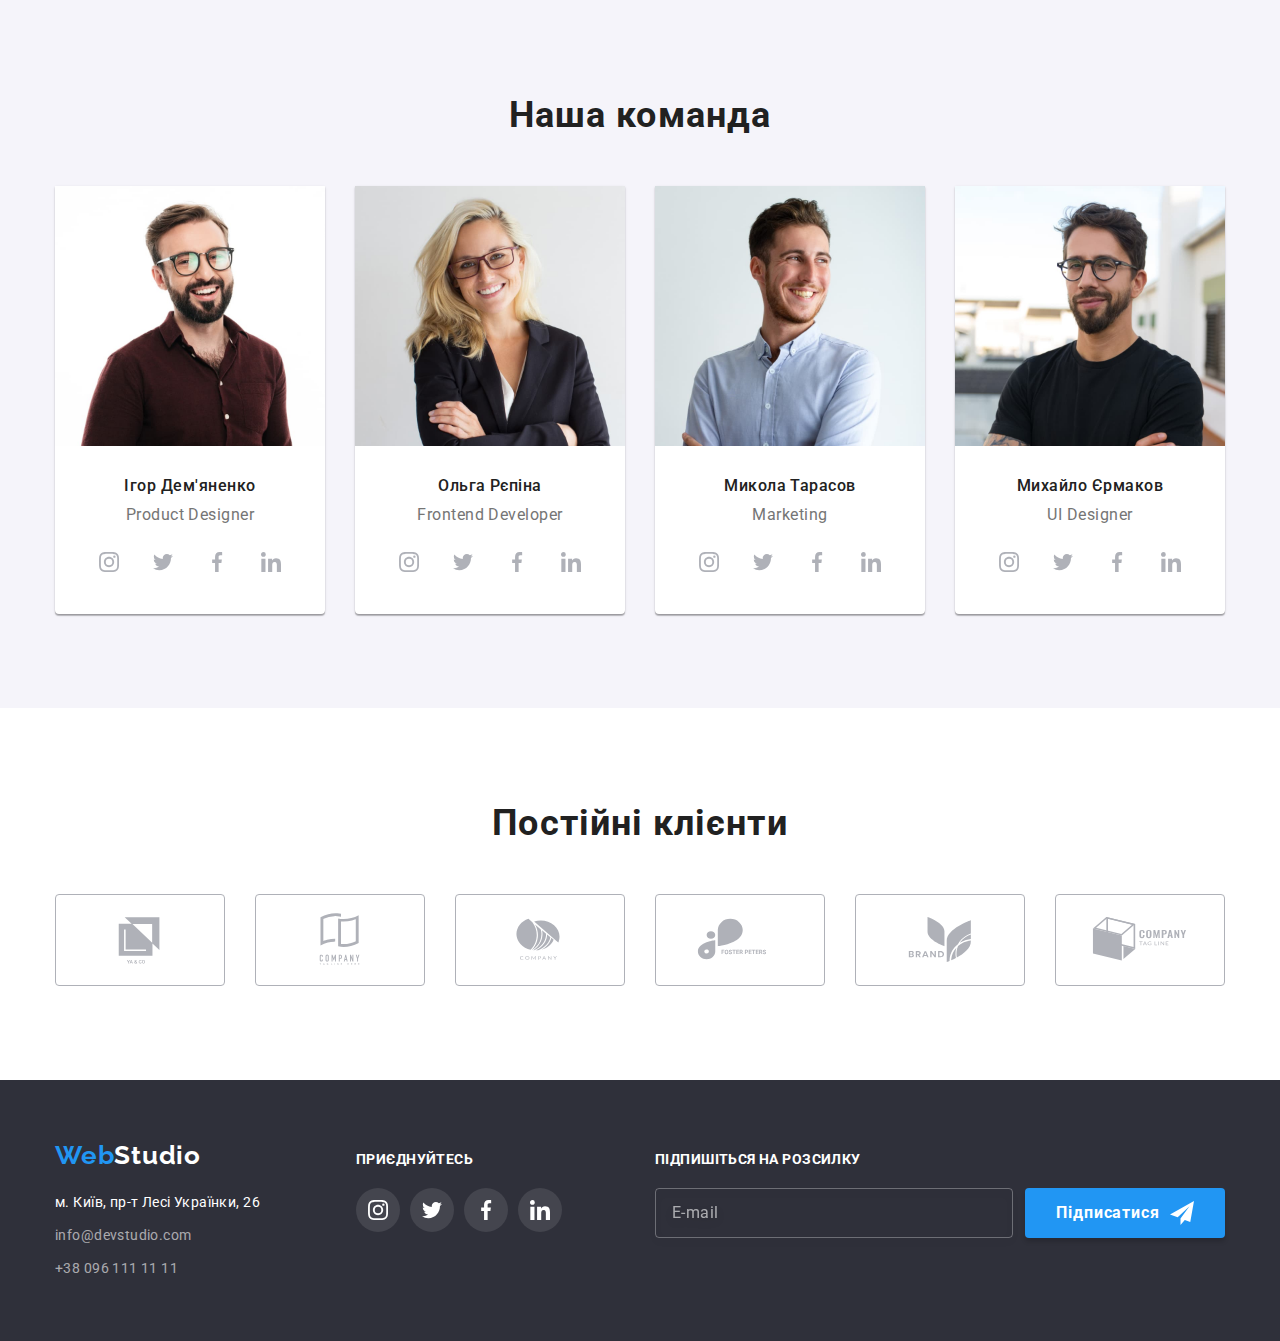
==== commit 05e430ea: "Home Worc 6 with corections" ====
--- a/index.html
+++ b/index.html
@@ -308,10 +308,11 @@
             </div>
         </section>
     </main>
+
     <footer class="footer">
         <div class="container footer-flex">
-            <div>
-                <a class="logo link" href="./index.html">Web<span class="footer-logo">Studio</span></a>
+            <div class="address-wrap">
+                <a class="logo logo-link link" href="./index.html">Web<span class="footer-logo">Studio</span></a>
                 <address class="address">
                     <ul class="address-list list">
                         <li class="address-map-item">
@@ -329,7 +330,7 @@
                     </ul>
                 </address>
             </div>
-            <div>
+            <div class="soc-wrap">
                 <p class="footer-text">приєднуйтесь</p>
                 <ul class="footer-list list">
                     <li class="footer-item">
@@ -338,7 +339,7 @@
                                 <use href="./img/decorative-img/symbol-defs.svg#icon-instagram"></use>
                             </svg>
                         </a>
-                    </li>
+                    </li> 
                     <li class="footer-item">
                         <a class="footer-link link" href="">
                             <svg class="footer-icon" width="20" height="20">
@@ -417,14 +418,14 @@
                     <textarea class="modal-textarea" name="user-comment" placeholder="Введіть текст"></textarea>
                 </label>
                 <label class="modal-checkbox-label">
-                    <span class="modal-checkbox-text">Погоджуюся з розсилкою та приймаю <a class="privacy-link"
-                            href="">Умови договору</a></span>
-                    <input class="modal-checkbox is-hidden" type="checkbox" name="privacy" value="true" required>
+                    <input class="modal-checkbox visually-hidden" type="checkbox" name="privacy" value="true" required>
                     <span class="icon-wrap">
                         <svg class="checkbox-icon" width="16" height="15">
                             <use href="./img/decorative-img/symbol-defs.svg#icon-checkbox-no-background"></use>
                         </svg>
                     </span>
+                    <span class="modal-checkbox-text">Погоджуюся з розсилкою та приймаю <a class="privacy-link"
+                            href="">Умови договору</a></span>
                 </label>
                 <div class="btn-wrap">
                     <button class="form-btn" type="submit">Відправити</button>
--- a/css/styles.css
+++ b/css/styles.css
@@ -460,19 +460,27 @@
 .footer-flex {
 	display: flex;
 	align-items: baseline;
-	justify-content: space-between;
 }
 
 .footer-logo {
 	color: var(--primary-light-color);
 }
 
+.logo-link {
+	margin-right: 0;
+}
+
+ .address-wrap {
+	margin-right: 70px;
+ }
+
 .address {
 	margin-top: 20px;
 }
 
 .address-map-item {
 	margin-bottom: 9px;
+	min-width: 231px;
 }
 
 .address-map-link {
@@ -497,6 +505,9 @@
 	transition: color 250ms cubic-bezier(0.4, 0, 0.2, 1);
 }
 
+.soc-wrap {
+	margin-right: 93px;
+}
 .footer-text {
 	font-weight: 700;
 	line-height: 1.14;
@@ -567,7 +578,7 @@
 }
 
 .footer-form-icon {
-	padding-left: 10px;
+	margin-left: 10px;
 	
 	fill: var(--primary-light-color);
 }
@@ -642,8 +653,8 @@
 	font-size: 20px;
 	line-height: 1.15;
 	text-align: center;
-	letter-spacing: 0.03em;
-	color: var(--primary-light-color);	
+	letter-spacing: 0.03em;	
+	color: var(--secondary-text-color);	
 }
 
 .modal-input {
@@ -735,20 +746,20 @@
 
 .modal-checkbox-label {
 	display: flex;
-	flex-direction: row-reverse;
 	align-items: center;
 	justify-content: center;
 	margin-bottom: 30px;
-}
-
-.modal-checkbox {
-	display: none;
 }
 
 .modal-checkbox:checked + .icon-wrap {
 	border-color: transparent;
 	background-color: var(--accent-color);
 	fill: var(--primary-light-color);
+}
+
+.modal-checkbox:focus + .icon-wrap {
+	border-color: transparent;
+	background-color: var(--accent-color);
 }
 
 .modal-checkbox-text {
